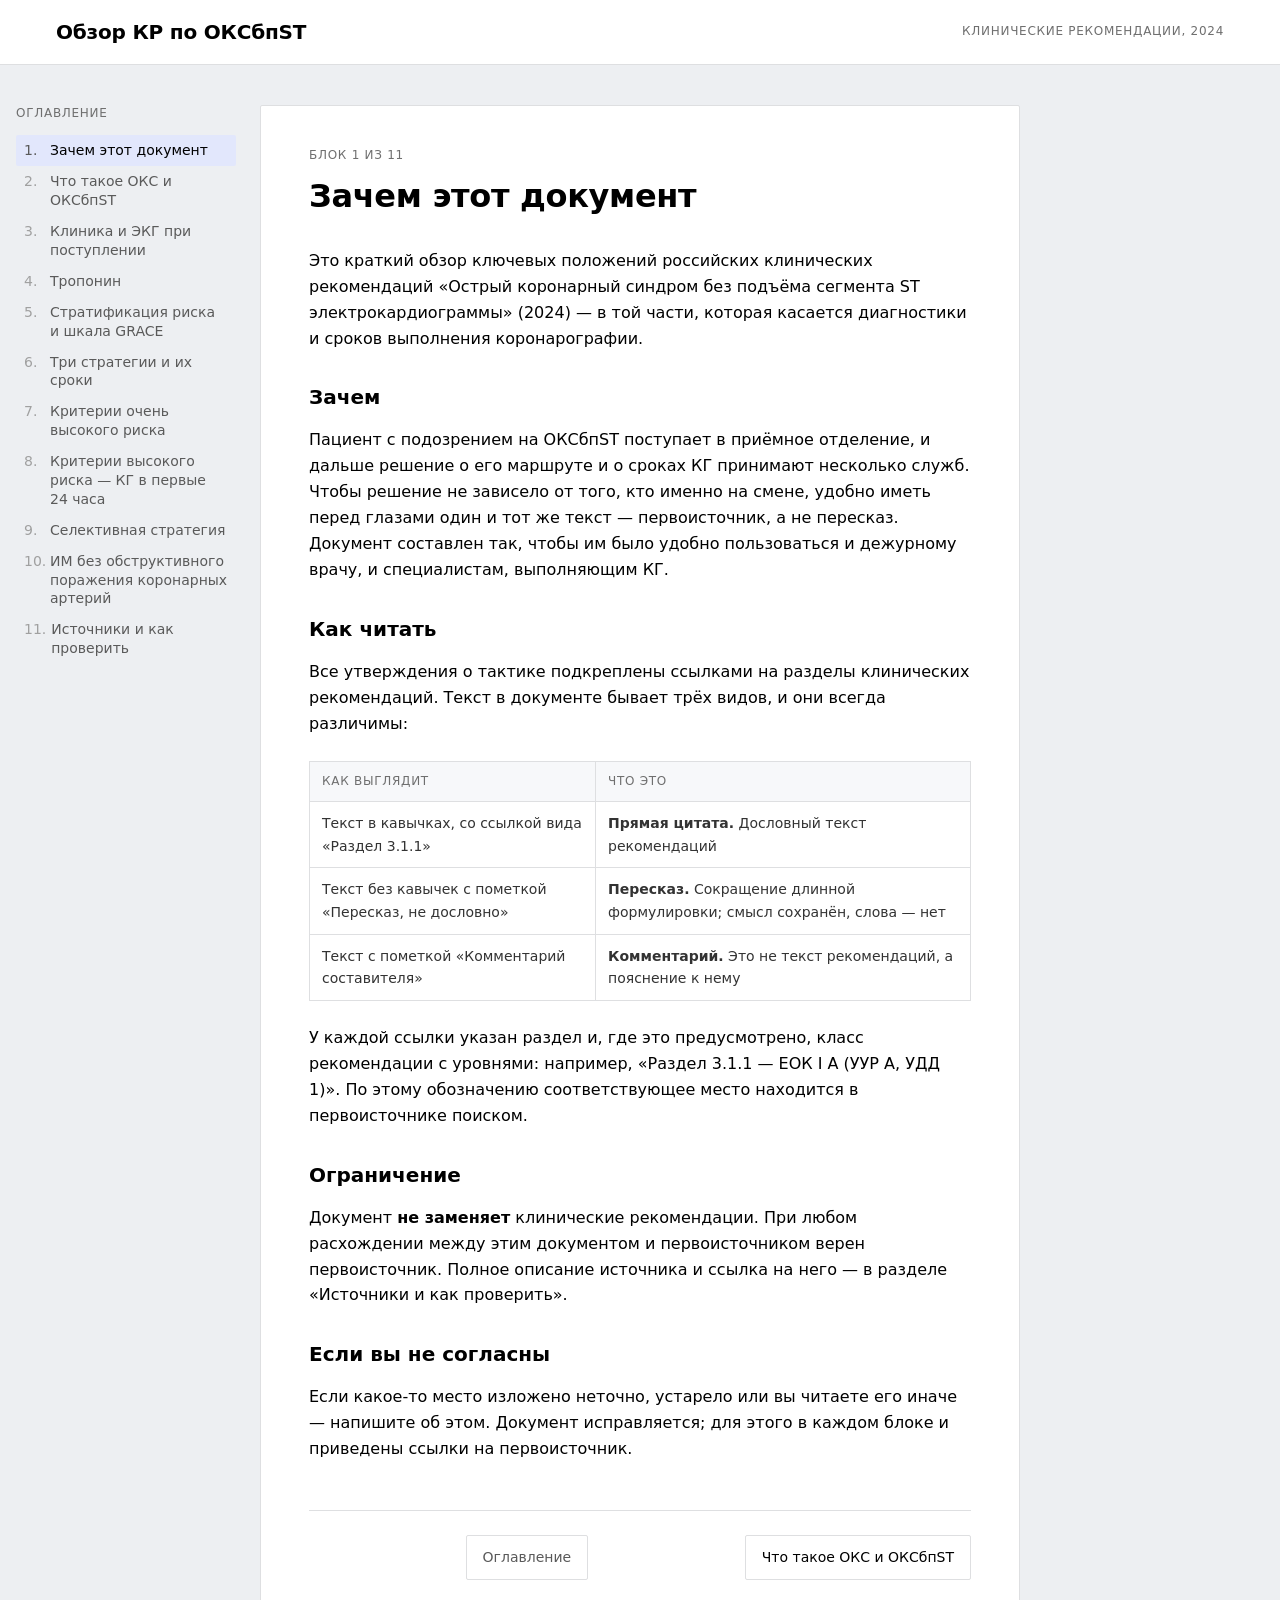
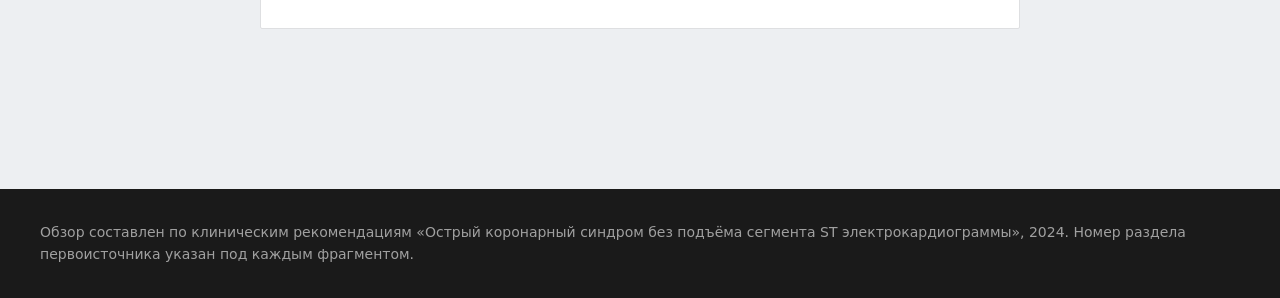
==== 01.html @ 94fcd647 "Обзор КР по ОКСбпST: статический сайт, 11 разделов" ====
<!DOCTYPE html>
<html lang="ru">
<head>
<meta charset="utf-8">
<meta name="viewport" content="width=device-width, initial-scale=1">
<title>Блок 1. Зачем этот документ — Обзор КР по ОКСбпST</title>
<link rel="stylesheet" href="style.css">
</head>
<body>
<header class="topbar">
  <div class="topbar-inner">
    <a class="brand" href="index.html">Обзор КР по ОКСбпST</a>
    <div class="topbar-meta">Клинические рекомендации, 2024</div>
  </div>
</header>

<nav class="toc-rail" aria-label="Оглавление">
  <div class="toc-title">Оглавление</div>
  <ol class="toc-list">
<li><a href="01.html" class="current"><span class="num">1.</span><span>Зачем этот документ</span></a></li>
<li><a href="02.html"><span class="num">2.</span><span>Что такое ОКС и ОКСбпST</span></a></li>
<li><a href="03.html"><span class="num">3.</span><span>Клиника и ЭКГ при поступлении</span></a></li>
<li><a href="04.html"><span class="num">4.</span><span>Тропонин</span></a></li>
<li><a href="05.html"><span class="num">5.</span><span>Стратификация риска и шкала GRACE</span></a></li>
<li><a href="06.html"><span class="num">6.</span><span>Три стратегии и их сроки</span></a></li>
<li><a href="07.html"><span class="num">7.</span><span>Критерии очень высокого риска</span></a></li>
<li><a href="08.html"><span class="num">8.</span><span>Критерии высокого риска — КГ в первые 24 часа</span></a></li>
<li><a href="09.html"><span class="num">9.</span><span>Селективная стратегия</span></a></li>
<li><a href="10.html"><span class="num">10.</span><span>ИМ без обструктивного поражения коронарных артерий</span></a></li>
<li><a href="11.html"><span class="num">11.</span><span>Источники и как проверить</span></a></li>
</ol>
</nav>

<main class="page">
  <details class="toc-inline">
    <summary>Оглавление</summary>
    <ol class="toc-list">
<li><a href="01.html" class="current"><span class="num">1.</span><span>Зачем этот документ</span></a></li>
<li><a href="02.html"><span class="num">2.</span><span>Что такое ОКС и ОКСбпST</span></a></li>
<li><a href="03.html"><span class="num">3.</span><span>Клиника и ЭКГ при поступлении</span></a></li>
<li><a href="04.html"><span class="num">4.</span><span>Тропонин</span></a></li>
<li><a href="05.html"><span class="num">5.</span><span>Стратификация риска и шкала GRACE</span></a></li>
<li><a href="06.html"><span class="num">6.</span><span>Три стратегии и их сроки</span></a></li>
<li><a href="07.html"><span class="num">7.</span><span>Критерии очень высокого риска</span></a></li>
<li><a href="08.html"><span class="num">8.</span><span>Критерии высокого риска — КГ в первые 24 часа</span></a></li>
<li><a href="09.html"><span class="num">9.</span><span>Селективная стратегия</span></a></li>
<li><a href="10.html"><span class="num">10.</span><span>ИМ без обструктивного поражения коронарных артерий</span></a></li>
<li><a href="11.html"><span class="num">11.</span><span>Источники и как проверить</span></a></li>
</ol>
  </details>

  <article class="card">
    <div class="crumb">Блок 1 из 11</div>
    <h1>Зачем этот документ</h1>
    <p>Это краткий обзор ключевых положений российских клинических рекомендаций «Острый коронарный синдром без подъёма сегмента ST электрокардиограммы» (2024) — в той части, которая касается диагностики и сроков выполнения коронарографии.</p>
    <h3>Зачем</h3>
    <p>Пациент с подозрением на ОКСбпST поступает в приёмное отделение, и дальше решение о его маршруте и о сроках КГ принимают несколько служб. Чтобы решение не зависело от того, кто именно на смене, удобно иметь перед глазами один и тот же текст — первоисточник, а не пересказ. Документ составлен так, чтобы им было удобно пользоваться и дежурному врачу, и специалистам, выполняющим КГ.</p>
    <h3>Как читать</h3>
    <p>Все утверждения о тактике подкреплены ссылками на разделы клинических рекомендаций. Текст в документе бывает трёх видов, и они всегда различимы:</p>
    <table>
    <thead>
    <tr>
    <th>Как выглядит</th>
    <th>Что это</th>
    </tr>
    </thead>
    <tbody>
    <tr>
    <td>Текст в кавычках, со ссылкой вида «Раздел 3.1.1»</td>
    <td><strong>Прямая цитата.</strong> Дословный текст рекомендаций</td>
    </tr>
    <tr>
    <td>Текст без кавычек с пометкой «Пересказ, не дословно»</td>
    <td><strong>Пересказ.</strong> Сокращение длинной формулировки; смысл сохранён, слова — нет</td>
    </tr>
    <tr>
    <td>Текст с пометкой «Комментарий составителя»</td>
    <td><strong>Комментарий.</strong> Это не текст рекомендаций, а пояснение к нему</td>
    </tr>
    </tbody>
    </table>
    <p>У каждой ссылки указан раздел и, где это предусмотрено, класс рекомендации с уровнями: например, «Раздел 3.1.1 — ЕОК I A (УУР A, УДД 1)». По этому обозначению соответствующее место находится в первоисточнике поиском.</p>
    <h3>Ограничение</h3>
    <p>Документ <strong>не заменяет</strong> клинические рекомендации. При любом расхождении между этим документом и первоисточником верен первоисточник. Полное описание источника и ссылка на него — в разделе «Источники и как проверить».</p>
    <h3>Если вы не согласны</h3>
    <p>Если какое-то место изложено неточно, устарело или вы читаете его иначе — напишите об этом. Документ исправляется; для этого в каждом блоке и приведены ссылки на первоисточник.</p>
    <nav class="pager">
      <span></span>
      <a class="up" href="index.html">Оглавление</a>
      <a class="next" href="02.html">Что такое ОКС и ОКСбпST</a>
    </nav>
  </article>
</main>

<footer class="footer">
  <div class="footer-inner">Обзор составлен по клиническим рекомендациям «Острый коронарный синдром без подъёма сегмента ST электрокардиограммы», 2024. Номер раздела первоисточника указан под каждым фрагментом.</div>
</footer>
</body>
</html>
---- style.css ----
/* Оформление сайта «Обзор КР по ОКСбпST».
   Основа — референс DESIGN.md (монохромный институциональный стиль):
   светлый холст, белые карточки с волосяной рамкой, радиусы 2px,
   тёмные полосы, единственный акцент — бледно-лавандовая заливка.
   Шрифт Inter берётся из системы, внешние запросы не делаются. */

:root {
  --black: #000000;
  --obsidian: #1a1a1a;
  --graphite: #333333;
  --iron: #5a5a5a;
  --slate: #666666;
  --steel: #808080;
  --fog: #a0a0a0;
  --ash: #bfbfbf;
  --mist: #dedfe1;
  --cloud: #edeff2;
  --paper: #f7f8fa;
  --white: #ffffff;
  --glacier: #e2e7fc;
  --badge: #6f6f6f;

  --radius: 2px;
  --shadow-sm: 0 2px 4px rgba(0, 0, 0, 0.04);
  --shadow-lg: 0 2px 4px rgba(0, 0, 0, 0.04), 0 8px 32px rgba(0, 0, 0, 0.08);

  --font: "Inter", ui-sans-serif, system-ui, -apple-system, "Segoe UI", Roboto,
    "Helvetica Neue", Arial, sans-serif;

  --card-w: 760px;
  --rail-w: 220px;
  --rail-gap: 24px;
  --topbar-h: 64px;
}

* { box-sizing: border-box; }

body {
  margin: 0;
  background: var(--cloud);
  color: var(--black);
  font-family: var(--font);
  font-size: 16px;
  line-height: 1.62;
  -webkit-font-smoothing: antialiased;
}

/* ---------- Верхняя панель ---------- */

.topbar {
  background: var(--white);
  border-bottom: 1px solid var(--mist);
}
.topbar-inner {
  max-width: 1200px;
  margin: 0 auto;
  padding: 0 16px;
  height: var(--topbar-h);
  display: flex;
  align-items: center;
  justify-content: space-between;
  gap: 16px;
}
.brand {
  font-size: 20px;
  font-weight: 700;
  color: var(--black);
  text-decoration: none;
  letter-spacing: -0.01em;
}
.brand:hover { color: var(--graphite); }
.topbar-meta {
  font-size: 12px;
  font-weight: 500;
  letter-spacing: 0.06em;
  text-transform: uppercase;
  color: var(--badge);
}

/* ---------- Плавающее оглавление слева ---------- */

.toc-rail {
  position: fixed;
  top: calc(var(--topbar-h) + 40px);
  left: 50%;
  transform: translateX(
    calc(-1 * (var(--card-w) / 2 + var(--rail-gap) + var(--rail-w)))
  );
  width: var(--rail-w);
  max-height: calc(100vh - var(--topbar-h) - 80px);
  overflow-y: auto;
  font-size: 14px;
}
.toc-title {
  font-size: 12px;
  font-weight: 500;
  letter-spacing: 0.06em;
  text-transform: uppercase;
  color: var(--badge);
  margin-bottom: 12px;
}
.toc-list { list-style: none; margin: 0; padding: 0; }
.toc-list li { margin: 0; }
.toc-list a {
  display: flex;
  gap: 8px;
  padding: 6px 8px;
  border-radius: var(--radius);
  color: var(--iron);
  text-decoration: none;
  line-height: 1.35;
}
.toc-list a:hover { background: var(--paper); color: var(--black); }
.toc-list a.current {
  background: var(--glacier);
  color: var(--black);
  font-weight: 500;
}
.toc-list .num {
  color: var(--fog);
  min-width: 18px;
  font-variant-numeric: tabular-nums;
}
.toc-list a.current .num { color: var(--iron); }

/* Свёрнутое оглавление для узких экранов */
.toc-inline {
  display: none;
  max-width: var(--card-w);
  margin: 0 auto 24px;
  background: var(--white);
  border: 1px solid var(--mist);
  border-radius: var(--radius);
  padding: 0 20px;
}
.toc-inline summary {
  cursor: pointer;
  padding: 16px 0;
  font-size: 12px;
  font-weight: 500;
  letter-spacing: 0.06em;
  text-transform: uppercase;
  color: var(--badge);
}
.toc-inline .toc-list { padding-bottom: 16px; }

/* ---------- Основная колонка ---------- */

.page {
  max-width: 1200px;
  margin: 0 auto;
  padding: 40px 16px 80px;
}
.card {
  max-width: var(--card-w);
  margin: 0 auto;
  background: var(--white);
  border: 1px solid var(--mist);
  border-radius: var(--radius);
  padding: 40px 48px 48px;
}

.crumb {
  font-size: 12px;
  font-weight: 500;
  letter-spacing: 0.06em;
  text-transform: uppercase;
  color: var(--badge);
  margin-bottom: 12px;
}

h1 {
  font-size: 32px;
  line-height: 1.2;
  font-weight: 700;
  letter-spacing: -0.01em;
  margin: 0 0 32px;
}
h2 { font-size: 24px; line-height: 1.3; font-weight: 700; margin: 40px 0 16px; }
h3 { font-size: 20px; line-height: 1.4; font-weight: 700; margin: 32px 0 12px; }

p { margin: 16px 0; }
a { color: var(--black); }
strong { font-weight: 700; }

/* ---------- Три вида текста ---------- */

/* цитата рекомендаций */
blockquote {
  margin: 20px 0;
  padding: 16px 20px;
  background: var(--paper);
  border: 1px solid var(--mist);
  border-radius: var(--radius);
}
blockquote p { margin: 8px 0; }
blockquote p:first-child { margin-top: 0; }
blockquote p:last-child { margin-bottom: 0; }
blockquote ul, blockquote ol { margin: 8px 0; padding-left: 20px; }

/* пересказ, не дословно */
p.retold,
div.retold {
  margin: 20px 0;
  padding-left: 18px;
  border-left: 2px solid var(--ash);
  color: var(--graphite);
}
div.retold > p:first-child { margin-top: 0; }
div.retold > p:last-child,
div.retold > ul:last-child,
div.retold > ol:last-child { margin-bottom: 0; }

/* комментарий составителя — единственный акцент */
p.comment {
  margin: 20px 0;
  padding: 16px 20px;
  background: var(--glacier);
  border: 1px solid var(--mist);
  border-radius: var(--radius);
  font-size: 15px;
  color: var(--obsidian);
}

/* ссылка на раздел первоисточника */
p.ref {
  margin: -8px 0 24px;
  font-size: 13px;
  color: var(--steel);
}

/* ---------- Таблицы и списки ---------- */

table {
  width: 100%;
  border-collapse: collapse;
  margin: 24px 0;
  font-size: 14px;
}
th, td {
  border: 1px solid var(--mist);
  padding: 10px 12px;
  text-align: left;
  vertical-align: top;
}
th {
  background: var(--paper);
  font-size: 12px;
  font-weight: 500;
  letter-spacing: 0.06em;
  text-transform: uppercase;
  color: var(--badge);
}
td { color: var(--graphite); }

ul, ol { padding-left: 22px; }
li { margin: 6px 0; }

hr { border: 0; border-top: 1px solid var(--mist); margin: 40px 0; }

/* ---------- Переходы между блоками ---------- */

.pager {
  display: flex;
  align-items: center;
  justify-content: space-between;
  gap: 12px;
  margin-top: 48px;
  padding-top: 24px;
  border-top: 1px solid var(--mist);
}
.pager a {
  font-size: 14px;
  font-weight: 500;
  color: var(--black);
  text-decoration: none;
  border: 1px solid var(--mist);
  border-radius: var(--radius);
  padding: 10px 16px;
  background: var(--white);
  max-width: 45%;
}
.pager a:hover { border-color: var(--black); }
.pager .up { color: var(--iron); }
.pager span { max-width: 45%; }

/* ---------- Первая страница ---------- */

.hero {
  background: var(--obsidian);
  color: var(--white);
  padding: 72px 16px 64px;
}
.hero-inner { max-width: 800px; margin: 0 auto; }
.eyebrow {
  font-size: 12px;
  font-weight: 500;
  letter-spacing: 0.08em;
  text-transform: uppercase;
  color: var(--fog);
}
.hero h1 {
  color: var(--white);
  font-size: 40px;
  margin: 16px 0 20px;
}
.hero .lead { font-size: 18px; line-height: 1.5; color: var(--ash); margin: 0 0 16px; }
.hero .meta { font-size: 14px; color: var(--fog); margin: 0; }
.hero mark { background: var(--glacier); color: var(--obsidian); padding: 0 4px; }

.index-list { list-style: none; padding: 0; margin: 0; display: grid; gap: 8px; }
.index-list a {
  display: flex;
  gap: 16px;
  align-items: baseline;
  background: var(--white);
  border: 1px solid var(--mist);
  border-radius: var(--radius);
  padding: 16px 20px;
  text-decoration: none;
  color: var(--black);
}
.index-list a:hover { border-color: var(--black); background: var(--paper); }
.index-list .num {
  font-size: 12px;
  font-weight: 500;
  letter-spacing: 0.06em;
  color: var(--badge);
  min-width: 24px;
}
.index-list .name { font-size: 16px; font-weight: 500; }

/* ---------- Подвал ---------- */

.footer {
  background: var(--obsidian);
  color: var(--fog);
  font-size: 14px;
  padding: 32px 16px;
  margin-top: 80px;
}
.footer-inner { max-width: 1200px; margin: 0 auto; }
.footer strong { color: var(--white); font-weight: 500; }

/* ---------- Адаптив ---------- */

@media (max-width: 1279px) {
  .toc-rail { display: none; }
  .toc-inline { display: block; }
}

@media (max-width: 640px) {
  body { font-size: 15px; }
  .card { padding: 24px 20px 32px; }
  h1 { font-size: 26px; margin-bottom: 24px; }
  h2 { font-size: 21px; }
  h3 { font-size: 18px; }
  .hero { padding: 48px 16px 40px; }
  .hero h1 { font-size: 28px; }
  .pager a { max-width: 100%; }
  .pager { flex-direction: column; align-items: stretch; }
}

@media print {
  .topbar, .toc-rail, .toc-inline, .pager { display: none; }
  body { background: var(--white); font-size: 11.5pt; }
  .page { padding: 0; max-width: none; }
  .card { border: 0; padding: 0; max-width: none; }
  blockquote, p.comment, table { break-inside: avoid; }
}
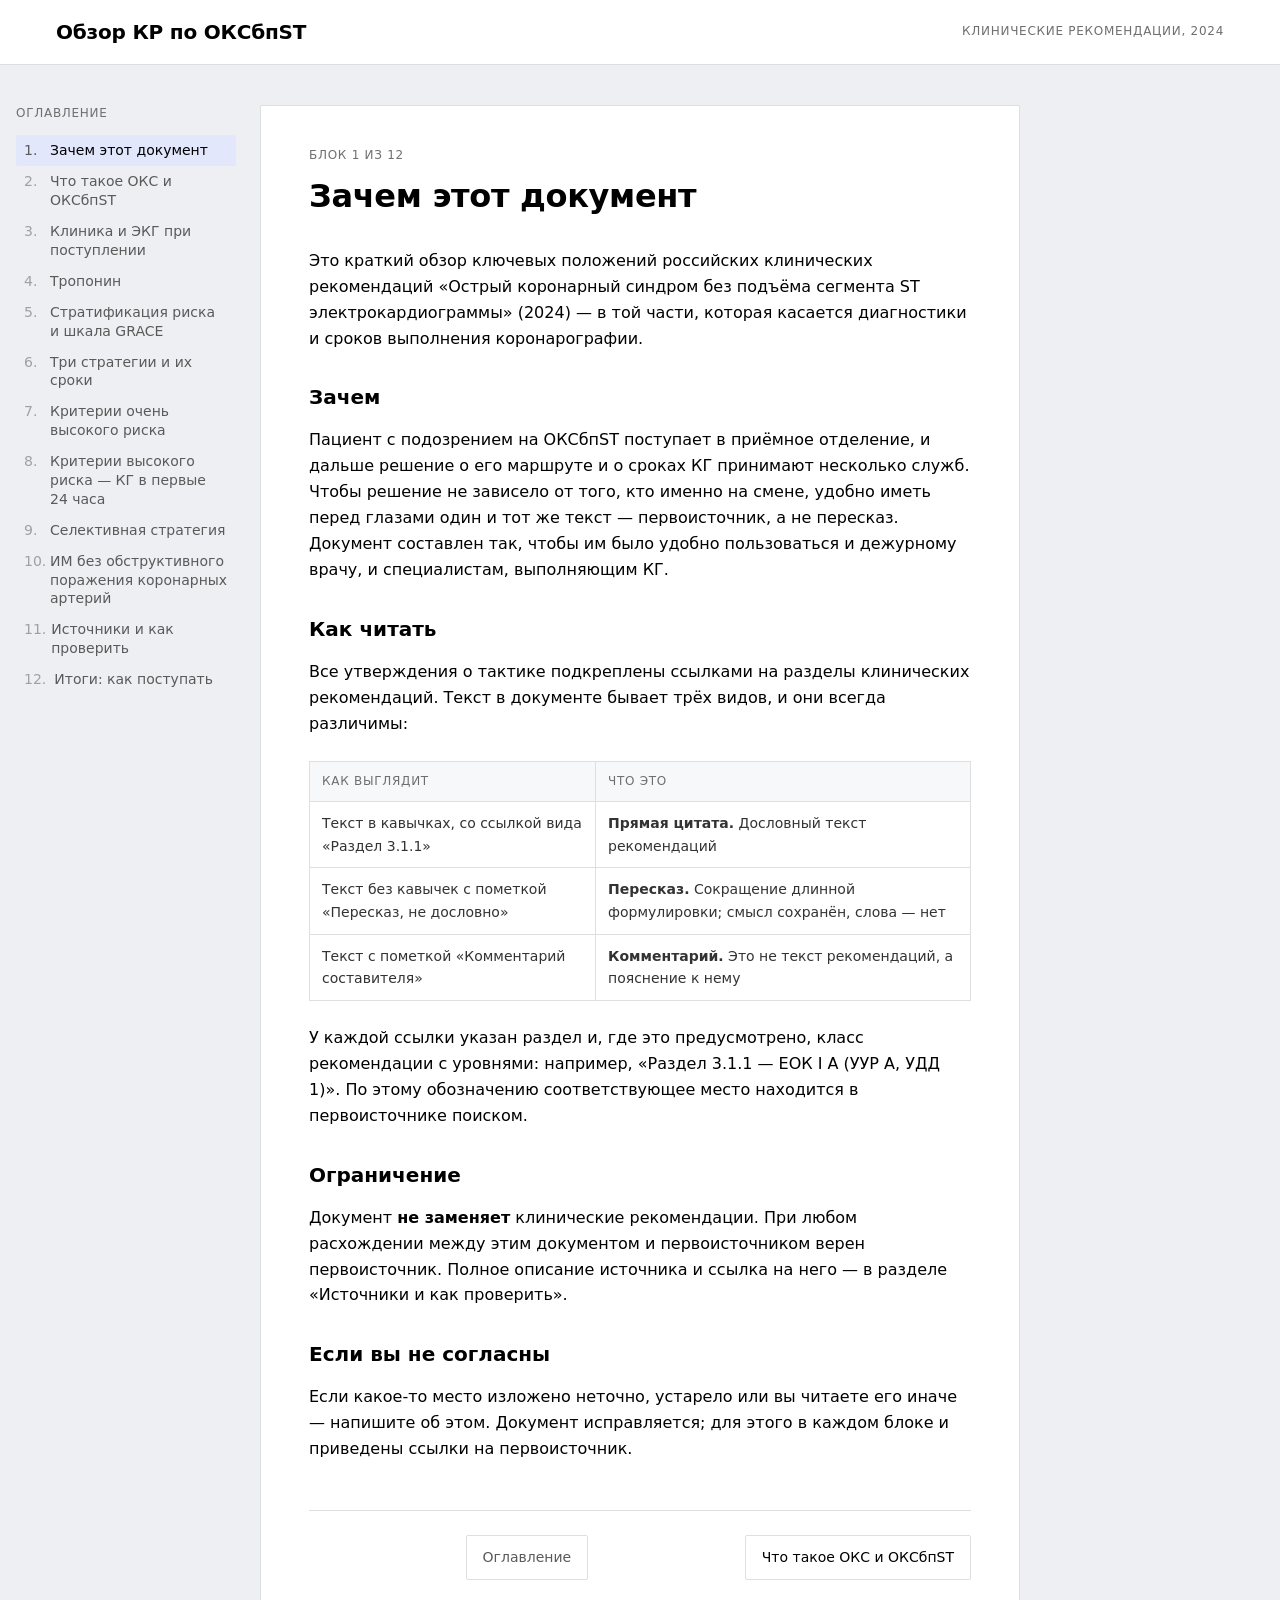
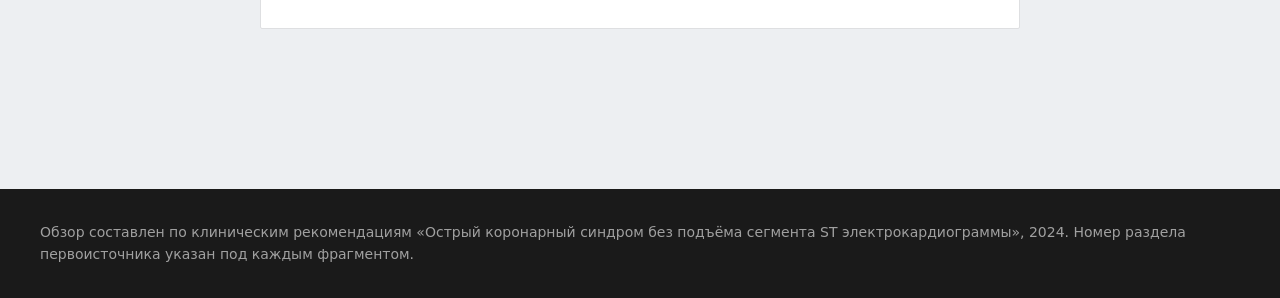
==== commit d9dca216: "Добавлена страница «Итоги: как поступать»" ====
--- a/01.html
+++ b/01.html
@@ -28,6 +28,7 @@
 <li><a href="09.html"><span class="num">9.</span><span>Селективная стратегия</span></a></li>
 <li><a href="10.html"><span class="num">10.</span><span>ИМ без обструктивного поражения коронарных артерий</span></a></li>
 <li><a href="11.html"><span class="num">11.</span><span>Источники и как проверить</span></a></li>
+<li><a href="12.html"><span class="num">12.</span><span>Итоги: как поступать</span></a></li>
 </ol>
 </nav>
 
@@ -46,11 +47,12 @@
 <li><a href="09.html"><span class="num">9.</span><span>Селективная стратегия</span></a></li>
 <li><a href="10.html"><span class="num">10.</span><span>ИМ без обструктивного поражения коронарных артерий</span></a></li>
 <li><a href="11.html"><span class="num">11.</span><span>Источники и как проверить</span></a></li>
+<li><a href="12.html"><span class="num">12.</span><span>Итоги: как поступать</span></a></li>
 </ol>
   </details>
 
   <article class="card">
-    <div class="crumb">Блок 1 из 11</div>
+    <div class="crumb">Блок 1 из 12</div>
     <h1>Зачем этот документ</h1>
     <p>Это краткий обзор ключевых положений российских клинических рекомендаций «Острый коронарный синдром без подъёма сегмента ST электрокардиограммы» (2024) — в той части, которая касается диагностики и сроков выполнения коронарографии.</p>
     <h3>Зачем</h3>
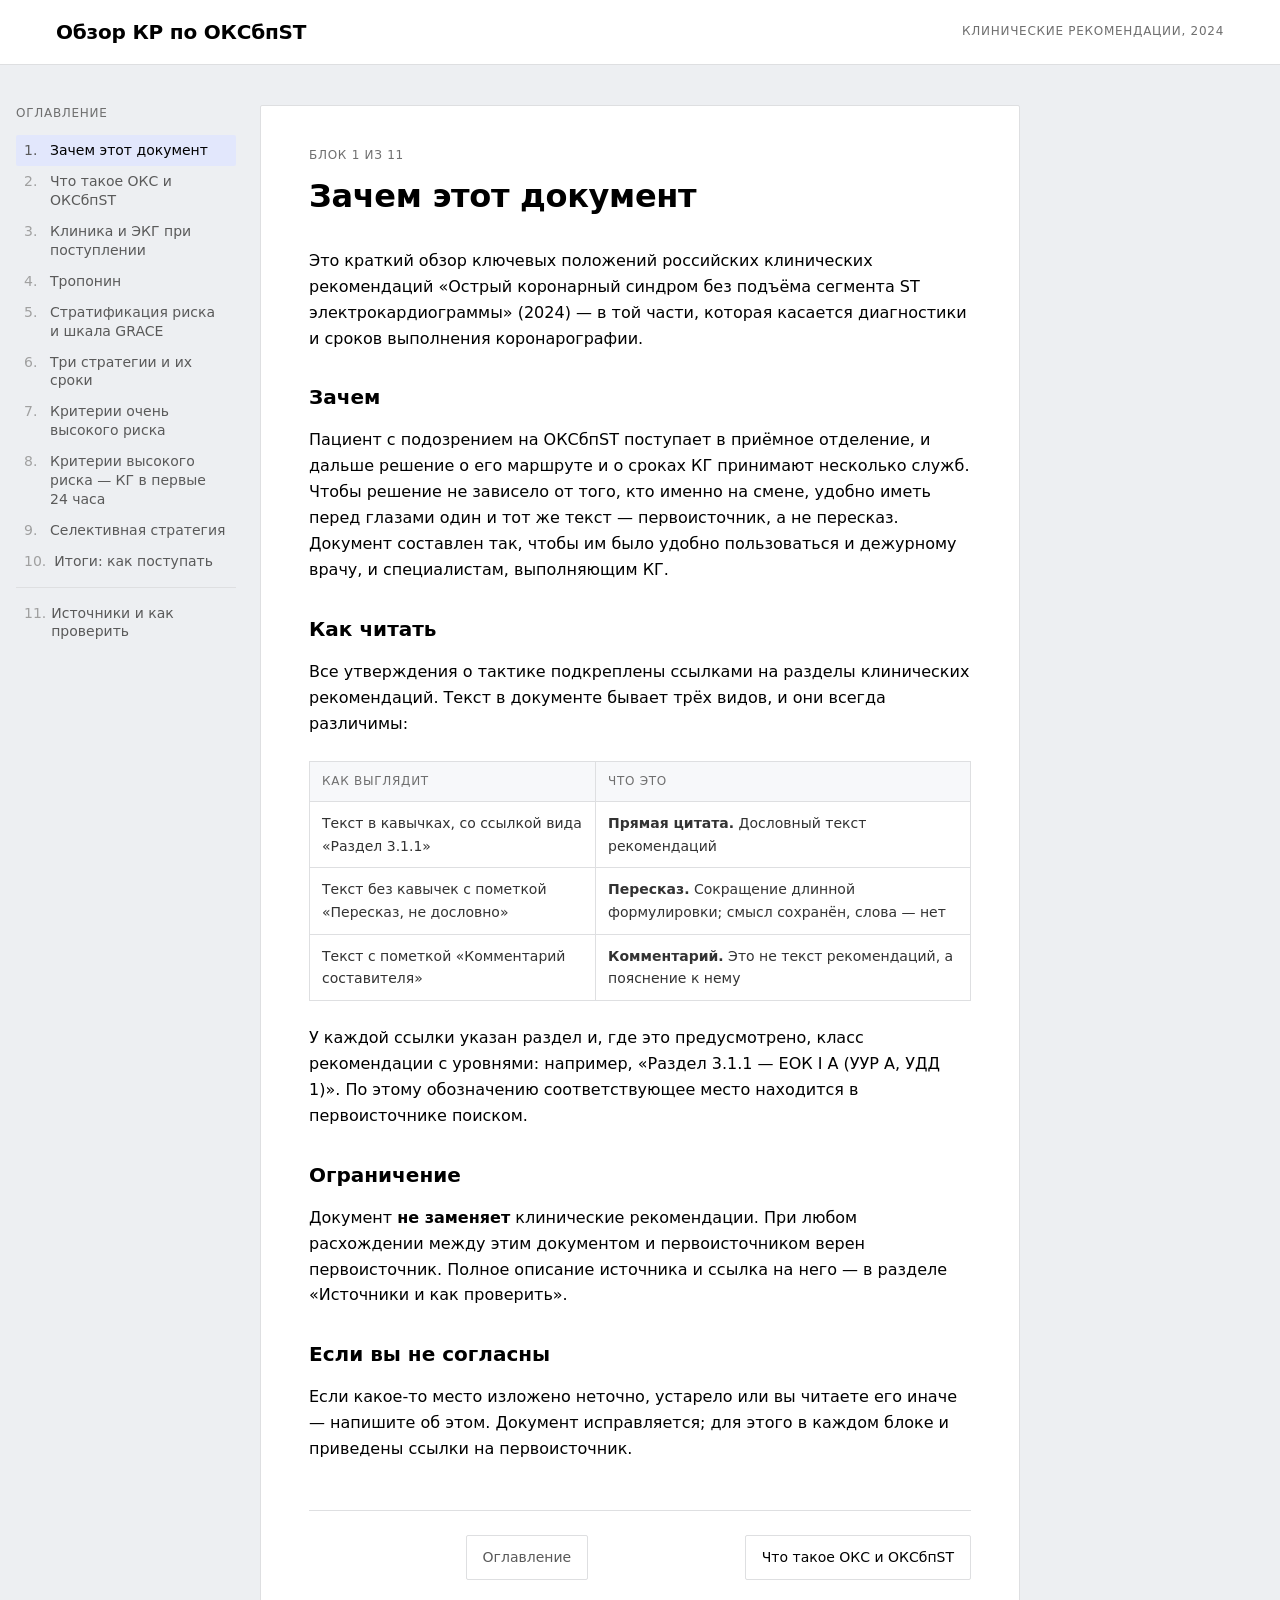
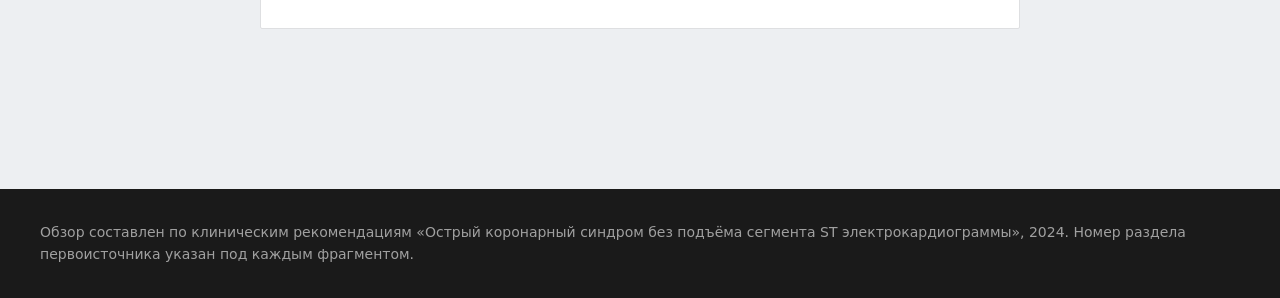
==== commit 0778ad07: "Правка дизайна + убрал блок про ИМБОКА" ====
--- a/01.html
+++ b/01.html
@@ -26,9 +26,8 @@
 <li><a href="07.html"><span class="num">7.</span><span>Критерии очень высокого риска</span></a></li>
 <li><a href="08.html"><span class="num">8.</span><span>Критерии высокого риска — КГ в первые 24 часа</span></a></li>
 <li><a href="09.html"><span class="num">9.</span><span>Селективная стратегия</span></a></li>
-<li><a href="10.html"><span class="num">10.</span><span>ИМ без обструктивного поражения коронарных артерий</span></a></li>
-<li><a href="11.html"><span class="num">11.</span><span>Источники и как проверить</span></a></li>
-<li><a href="12.html"><span class="num">12.</span><span>Итоги: как поступать</span></a></li>
+<li><a href="10.html"><span class="num">10.</span><span>Итоги: как поступать</span></a></li>
+<li class="appendix"><a href="11.html"><span class="num">11.</span><span>Источники и как проверить</span></a></li>
 </ol>
 </nav>
 
@@ -45,14 +44,13 @@
 <li><a href="07.html"><span class="num">7.</span><span>Критерии очень высокого риска</span></a></li>
 <li><a href="08.html"><span class="num">8.</span><span>Критерии высокого риска — КГ в первые 24 часа</span></a></li>
 <li><a href="09.html"><span class="num">9.</span><span>Селективная стратегия</span></a></li>
-<li><a href="10.html"><span class="num">10.</span><span>ИМ без обструктивного поражения коронарных артерий</span></a></li>
-<li><a href="11.html"><span class="num">11.</span><span>Источники и как проверить</span></a></li>
-<li><a href="12.html"><span class="num">12.</span><span>Итоги: как поступать</span></a></li>
+<li><a href="10.html"><span class="num">10.</span><span>Итоги: как поступать</span></a></li>
+<li class="appendix"><a href="11.html"><span class="num">11.</span><span>Источники и как проверить</span></a></li>
 </ol>
   </details>
 
   <article class="card">
-    <div class="crumb">Блок 1 из 12</div>
+    <div class="crumb">Блок 1 из 11</div>
     <h1>Зачем этот документ</h1>
     <p>Это краткий обзор ключевых положений российских клинических рекомендаций «Острый коронарный синдром без подъёма сегмента ST электрокардиограммы» (2024) — в той части, которая касается диагностики и сроков выполнения коронарографии.</p>
     <h3>Зачем</h3>
--- a/style.css
+++ b/style.css
@@ -368,3 +368,17 @@
   .card { border: 0; padding: 0; max-width: none; }
   blockquote, p.comment, table { break-inside: avoid; }
 }
+
+/* Страница-приложение отделяется в оглавлении слабой чертой */
+
+.toc-list li.appendix {
+  margin-top: 10px;
+  padding-top: 10px;
+  border-top: 1px solid var(--mist);
+}
+
+.index-list li.appendix {
+  margin-top: 8px;
+  padding-top: 16px;
+  border-top: 1px solid var(--mist);
+}
